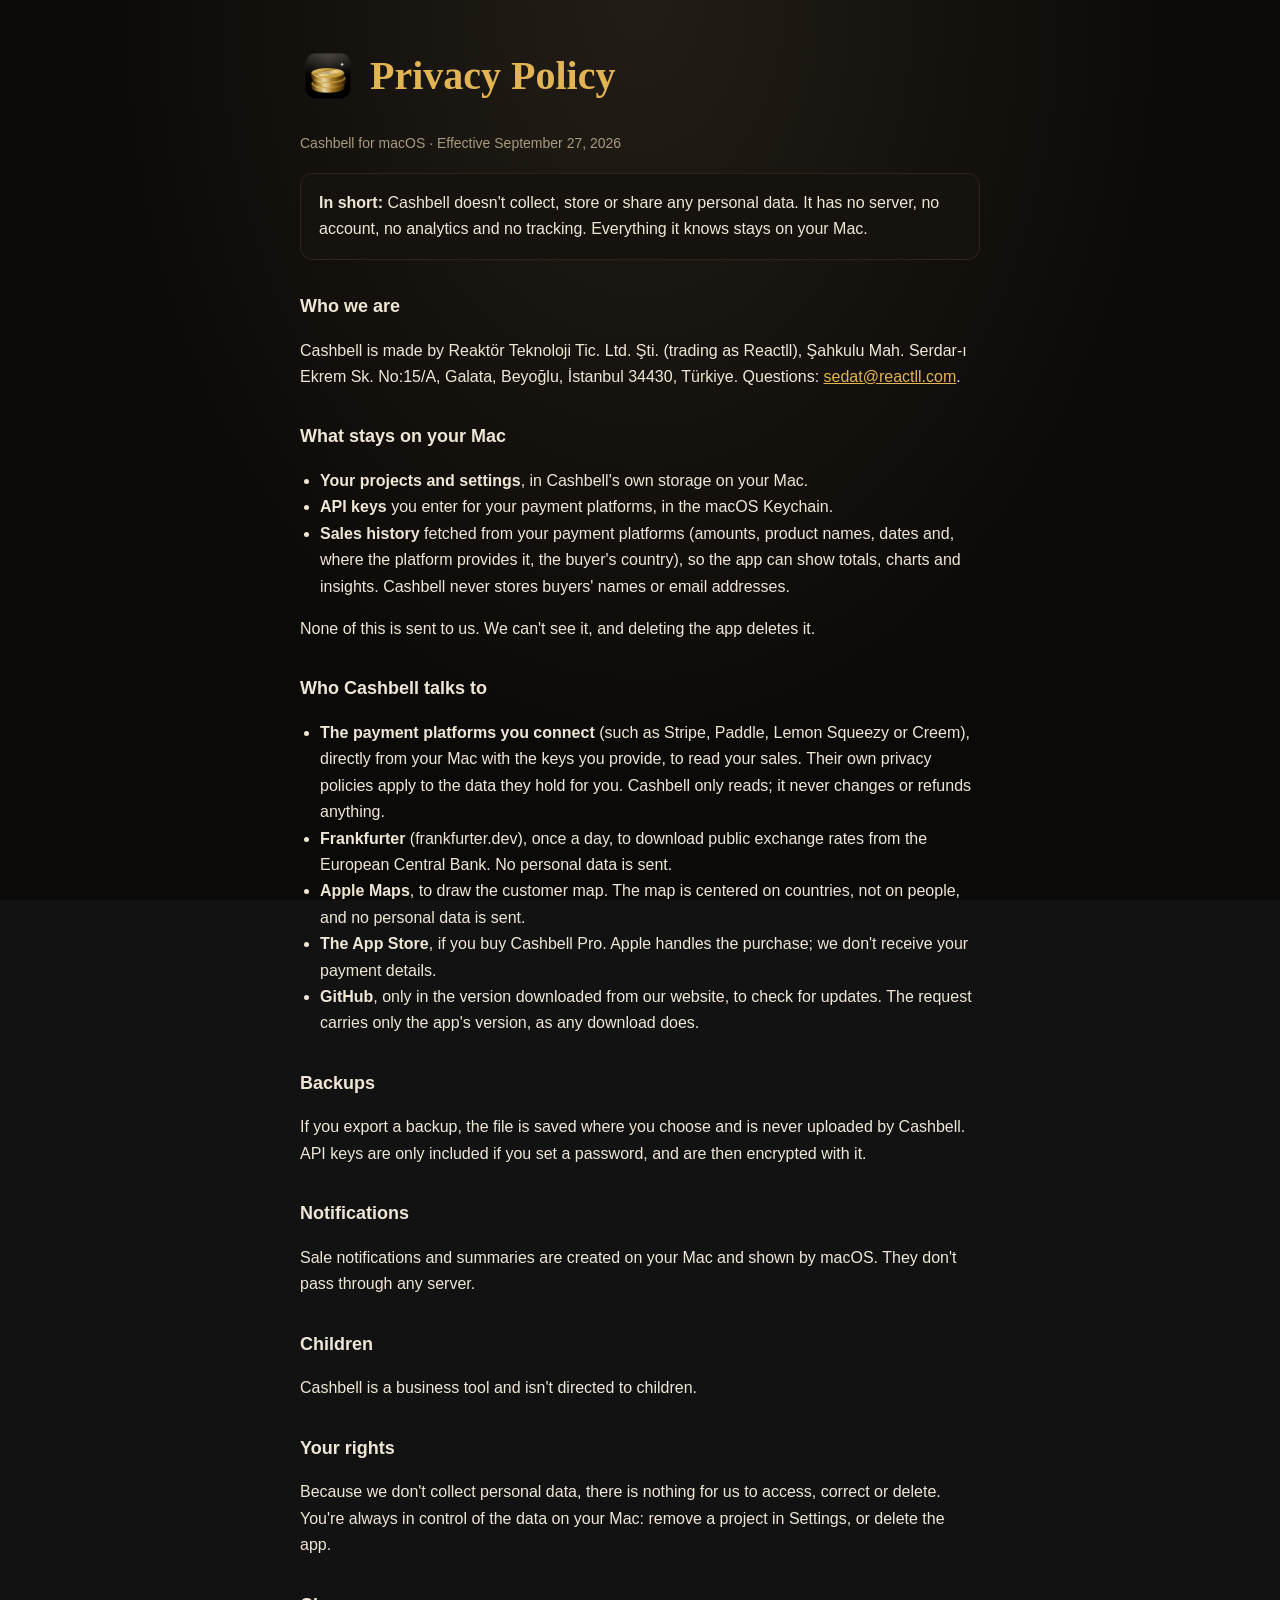
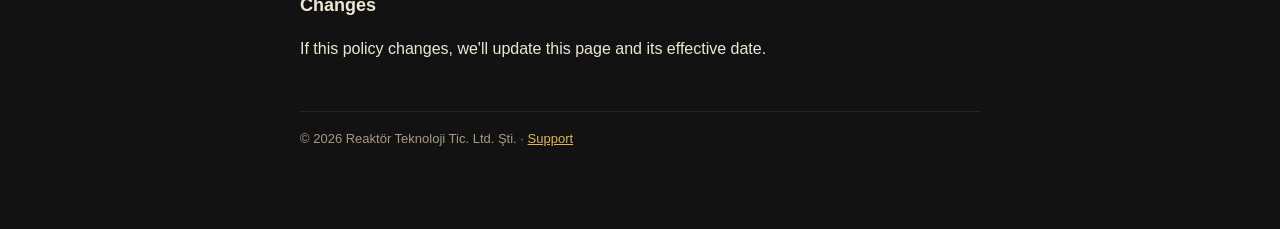
==== docs/privacy.html @ 6f93a8e8 "docs: Add privacy policy and support pages for GitHub Pages Co-Authored-By: Claude <noreply@anthropi" ====
<!doctype html>
<html lang="en">
<head>
<meta charset="utf-8">
<meta name="viewport" content="width=device-width, initial-scale=1">
<title>Cashbell Privacy Policy</title>
<link rel="stylesheet" href="style.css">
<link rel="icon" href="icon.png">
</head>
<body>
<main>
<header>
  <img src="icon.png" alt="">
  <h1>Privacy Policy</h1>
</header>

<p class="muted">Cashbell for macOS · Effective September 27, 2026</p>

<div class="card">
  <strong>In short:</strong> Cashbell doesn't collect, store or share any personal data. It has no server,
  no account, no analytics and no tracking. Everything it knows stays on your Mac.
</div>

<h2>Who we are</h2>
<p>Cashbell is made by Reaktör Teknoloji Tic. Ltd. Şti. (trading as Reactll), Şahkulu Mah. Serdar-ı Ekrem Sk.
No:15/A, Galata, Beyoğlu, İstanbul 34430, Türkiye. Questions: <a href="mailto:sedat@reactll.com">sedat@reactll.com</a>.</p>

<h2>What stays on your Mac</h2>
<ul>
  <li><strong>Your projects and settings</strong>, in Cashbell's own storage on your Mac.</li>
  <li><strong>API keys</strong> you enter for your payment platforms, in the macOS Keychain.</li>
  <li><strong>Sales history</strong> fetched from your payment platforms (amounts, product names, dates and, where the
    platform provides it, the buyer's country), so the app can show totals, charts and insights. Cashbell never
    stores buyers' names or email addresses.</li>
</ul>
<p>None of this is sent to us. We can't see it, and deleting the app deletes it.</p>

<h2>Who Cashbell talks to</h2>
<ul>
  <li><strong>The payment platforms you connect</strong> (such as Stripe, Paddle, Lemon Squeezy or Creem), directly
    from your Mac with the keys you provide, to read your sales. Their own privacy policies apply to the data they
    hold for you. Cashbell only reads; it never changes or refunds anything.</li>
  <li><strong>Frankfurter</strong> (frankfurter.dev), once a day, to download public exchange rates from the European
    Central Bank. No personal data is sent.</li>
  <li><strong>Apple Maps</strong>, to draw the customer map. The map is centered on countries, not on people, and no
    personal data is sent.</li>
  <li><strong>The App Store</strong>, if you buy Cashbell Pro. Apple handles the purchase; we don't receive your payment
    details.</li>
  <li><strong>GitHub</strong>, only in the version downloaded from our website, to check for updates. The request carries
    only the app's version, as any download does.</li>
</ul>

<h2>Backups</h2>
<p>If you export a backup, the file is saved where you choose and is never uploaded by Cashbell. API keys are only
included if you set a password, and are then encrypted with it.</p>

<h2>Notifications</h2>
<p>Sale notifications and summaries are created on your Mac and shown by macOS. They don't pass through any server.</p>

<h2>Children</h2>
<p>Cashbell is a business tool and isn't directed to children.</p>

<h2>Your rights</h2>
<p>Because we don't collect personal data, there is nothing for us to access, correct or delete. You're always in
control of the data on your Mac: remove a project in Settings, or delete the app.</p>

<h2>Changes</h2>
<p>If this policy changes, we'll update this page and its effective date.</p>

<footer>© 2026 Reaktör Teknoloji Tic. Ltd. Şti. · <a href="support.html">Support</a></footer>
</main>
</body>
</html>
---- docs/style.css ----
:root { color-scheme: dark; --bg: #0c0a08; --panel: #16130e; --ink: #efe7d6; --muted: #a79a80; --gold: #e2b454; --line: #2a241b; }
* { box-sizing: border-box; }
body { margin: 0; background: radial-gradient(ellipse at top, #221d16, var(--bg) 60%) fixed; color: var(--ink);
  font: 16px/1.65 -apple-system, BlinkMacSystemFont, "Helvetica Neue", sans-serif; padding: 48px 20px 80px; }
main { max-width: 680px; margin: 0 auto; }
header { display: flex; align-items: center; gap: 14px; margin-bottom: 28px; }
header img { width: 56px; height: 56px; }
h1 { font-family: "Bodoni 72", Didot, Georgia, serif; font-size: 40px; font-weight: 700; margin: 0; color: var(--gold); line-height: 1.1; }
h2 { font-size: 18px; margin: 32px 0 6px; }
p, li { color: var(--ink); }
.muted { color: var(--muted); font-size: 14px; }
a { color: var(--gold); }
ul { padding-left: 20px; }
.card { background: var(--panel); border: 1px solid var(--line); border-radius: 12px; padding: 16px 18px; margin: 18px 0; }
footer { margin-top: 48px; color: var(--muted); font-size: 13px; border-top: 1px solid var(--line); padding-top: 16px; }
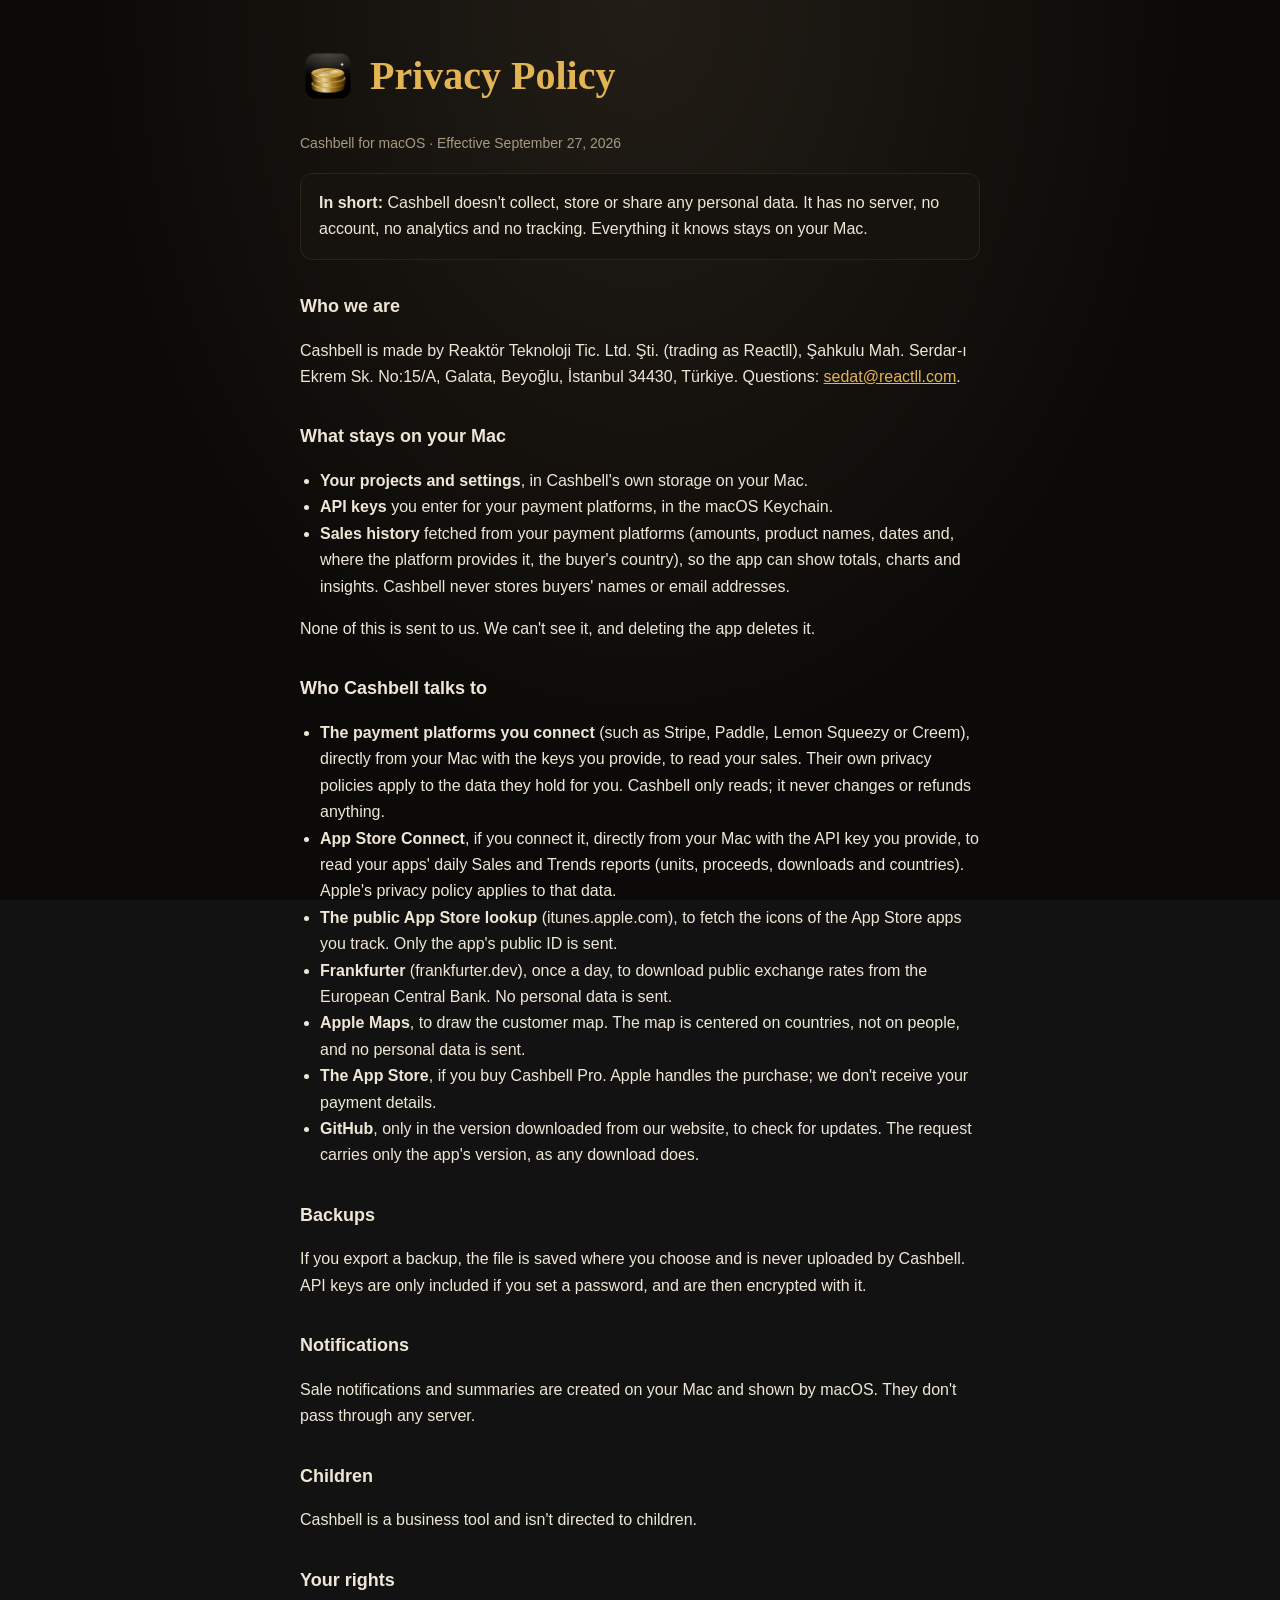
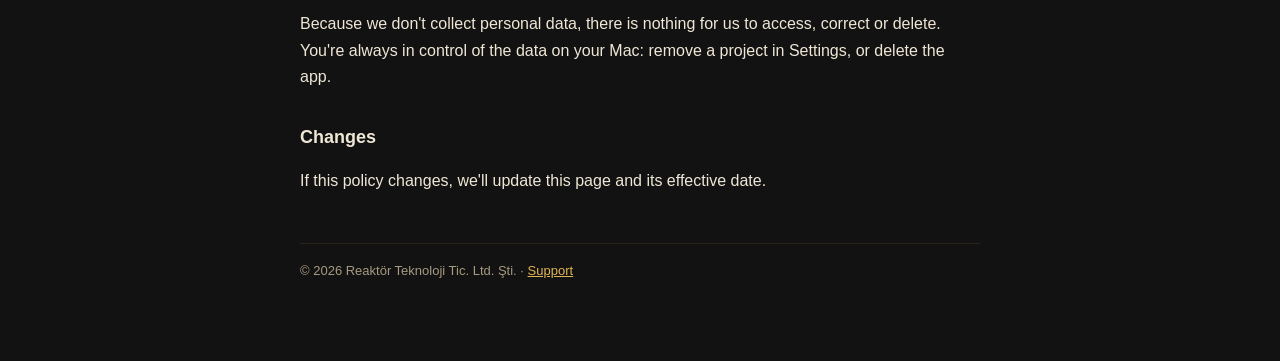
==== commit bd5e1964: "docs: Name App Store Connect and the App Store lookup in the privacy policy" ====
--- a/docs/privacy.html
+++ b/docs/privacy.html
@@ -40,6 +40,11 @@
   <li><strong>The payment platforms you connect</strong> (such as Stripe, Paddle, Lemon Squeezy or Creem), directly
     from your Mac with the keys you provide, to read your sales. Their own privacy policies apply to the data they
     hold for you. Cashbell only reads; it never changes or refunds anything.</li>
+  <li><strong>App Store Connect</strong>, if you connect it, directly from your Mac with the API key you provide, to
+    read your apps' daily Sales and Trends reports (units, proceeds, downloads and countries). Apple's privacy policy
+    applies to that data.</li>
+  <li><strong>The public App Store lookup</strong> (itunes.apple.com), to fetch the icons of the App Store apps you
+    track. Only the app's public ID is sent.</li>
   <li><strong>Frankfurter</strong> (frankfurter.dev), once a day, to download public exchange rates from the European
     Central Bank. No personal data is sent.</li>
   <li><strong>Apple Maps</strong>, to draw the customer map. The map is centered on countries, not on people, and no
